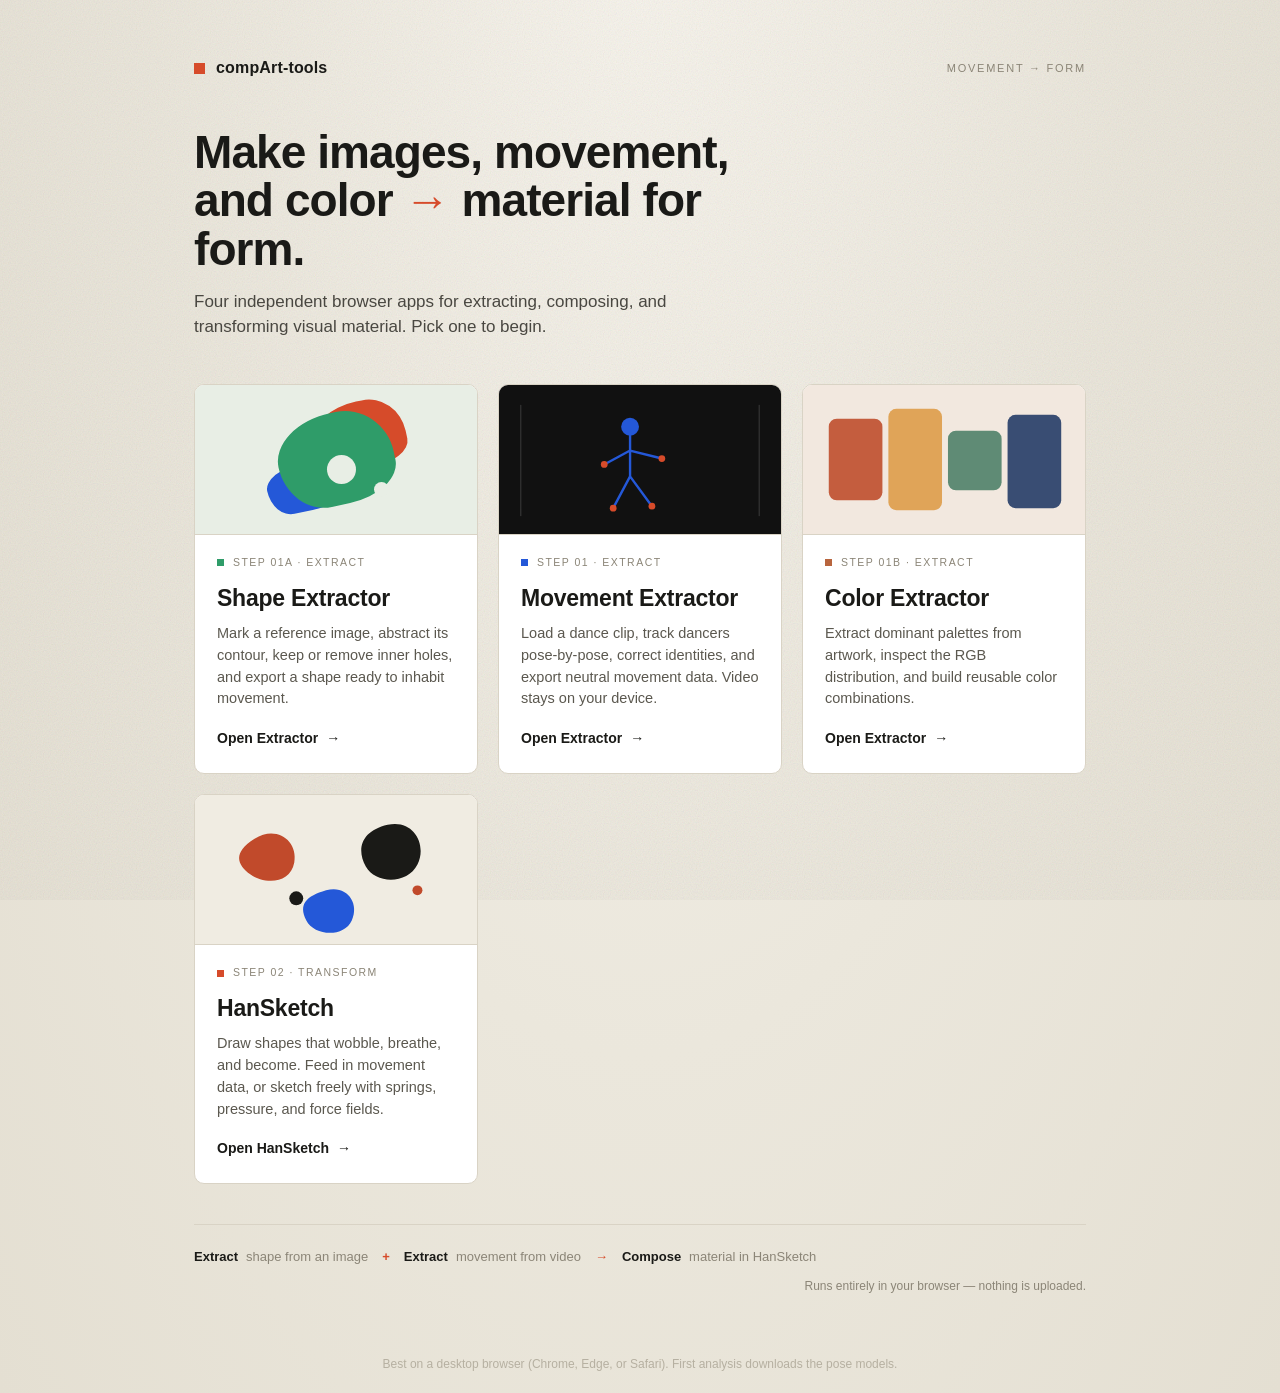
==== index.html @ 92b86d8a "Publish compArt-tools development apps" ====
<!doctype html>
<html lang="en">
<head>
<meta charset="utf-8">
<meta name="viewport" content="width=device-width, initial-scale=1">
<title>compArt-tools — Experimental Apps</title>
<style>
  :root{
    --paper:#ebe7dc; --panel:#f5f2ea; --surface:#ffffff;
    --ink:#1a1a17; --muted:#8b8577; --faint:#b6b0a1; --line:#d9d3c5;
    --accent:#d64b2a; --blue:#2458d8;
    --font:"Helvetica Neue",Helvetica,Arial,system-ui,sans-serif;
  }
  *{box-sizing:border-box}
  html,body{margin:0;min-height:100%}
  body{
    font:16px/1.5 var(--font); color:var(--ink);
    background:radial-gradient(ellipse at 50% -10%, #f8f5ee 0%, var(--paper) 55%, #e4dfd2 100%);
    -webkit-font-smoothing:antialiased;
    min-height:100dvh; display:flex; flex-direction:column;
  }
  /* faint paper grain */
  body::before{
    content:""; position:fixed; inset:0; pointer-events:none; z-index:0; opacity:.35;
    mix-blend-mode:multiply;
    background-image:url("data:image/svg+xml,%3Csvg xmlns='http://www.w3.org/2000/svg' width='140' height='140'%3E%3Cfilter id='n'%3E%3CfeTurbulence type='fractalNoise' baseFrequency='0.85' numOctaves='2' stitchTiles='stitch'/%3E%3C/filter%3E%3Crect width='100%25' height='100%25' filter='url(%23n)' opacity='0.45'/%3E%3C/svg%3E");
  }
  .wrap{position:relative; z-index:1; width:100%; max-width:940px; margin:0 auto; padding:56px 24px 40px; flex:1 0 auto;}

  header.top{display:flex; align-items:center; gap:11px; margin-bottom:48px;}
  header.top .mark{width:11px; height:11px; background:var(--accent); flex:none}
  header.top .name{font-weight:700; letter-spacing:.01em}
  header.top .eyebrow{margin-left:auto; font-size:11px; text-transform:uppercase; letter-spacing:.16em; color:var(--muted)}

  .lede{max-width:620px; margin:0 0 44px}
  .lede h1{font-size:clamp(30px,5vw,46px); line-height:1.05; letter-spacing:-0.02em; margin:0 0 16px; font-weight:700}
  .lede h1 .arrow{color:var(--accent)}
  .lede p{margin:0; font-size:17px; color:#494741; max-width:56ch}

  .cards{display:grid; grid-template-columns:repeat(3,minmax(0,1fr)); gap:20px}
  @media(max-width:900px){.cards{grid-template-columns:repeat(2,minmax(0,1fr))}}
  @media(max-width:680px){.cards{grid-template-columns:1fr}}

  .card{
    position:relative; display:flex; flex-direction:column; overflow:hidden;
    background:var(--surface); border:1px solid var(--line); border-radius:10px;
    text-decoration:none; color:inherit;
    transition:transform .18s ease, box-shadow .18s ease, border-color .18s ease;
  }
  .card:hover{transform:translateY(-3px); box-shadow:0 16px 40px #2b241a1f; border-color:var(--ink)}
  .card:focus-visible{outline:2px solid var(--blue); outline-offset:3px}

  .card .art{height:150px; position:relative; overflow:hidden; border-bottom:1px solid var(--line)}
  .card .art svg{position:absolute; inset:0; width:100%; height:100%}
  .card--hs .art{background:#f0ece2}
  .card--me .art{background:#111}
  .card--se .art{background:#e8eee5}
  .card--ce .art{background:#f2e8df}
  .shape-art{position:absolute; inset:0; overflow:hidden}
  .shape-art::before{content:""; position:absolute; width:116px; height:92px; left:50%; top:50%; transform:translate(-50%,-50%) rotate(-12deg); background:#2f9c69; border-radius:53% 42% 46% 38% / 46% 55% 36% 54%; box-shadow:28px -18px 0 -12px #d64b2a, -38px 21px 0 -22px #2458d8}
  .shape-art::after{content:""; position:absolute; width:29px; height:29px; left:50%; top:50%; transform:translate(-9px,-4px); background:#e8eee5; border-radius:50%; box-shadow:40px 20px 0 -7px #e8eee5}

  .card .body{padding:20px 22px 24px; display:flex; flex-direction:column; gap:8px; flex:1}
  .card .kicker{display:flex; align-items:center; gap:9px; font-size:10.5px; text-transform:uppercase; letter-spacing:.14em; color:var(--muted)}
  .card .kicker::before{content:""; width:7px; height:7px; flex:none}
  .card--hs .kicker::before{background:var(--accent)}
  .card--me .kicker::before{background:var(--blue)}
  .card--se .kicker::before{background:#2f9c69}
  .card--ce .kicker::before{background:#b8653e}
  .card h2{margin:2px 0 0; font-size:23px; letter-spacing:-0.01em; font-weight:700}
  .card p{margin:0; color:#5b584f; font-size:14.5px; flex:1}
  .card .go{display:inline-flex; align-items:center; gap:8px; margin-top:10px; font-weight:600; font-size:14px}
  .card .go .chev{transition:transform .18s ease}
  .card:hover .go .chev{transform:translateX(4px)}

  .pipeline{margin:40px 0 0; padding-top:22px; border-top:1px solid var(--line);
    display:flex; flex-wrap:wrap; align-items:center; gap:10px 14px; font-size:13px; color:var(--muted)}
  .pipeline strong{color:var(--ink); font-weight:600}
  .pipeline .step{display:inline-flex; align-items:center; gap:8px}
  .pipeline .sep{color:var(--accent); font-weight:700}
  .pipeline .priv{margin-left:auto; font-size:12px}

  footer.foot{position:relative; z-index:1; text-align:center; padding:20px; font-size:12px; color:var(--faint)}
</style>
</head>
<body>
  <div class="wrap">
    <header class="top">
      <span class="mark" aria-hidden="true"></span>
      <span class="name">compArt-tools</span>
      <span class="eyebrow">Movement → Form</span>
    </header>

    <div class="lede">
      <h1>Make images, movement, and color <span class="arrow">→</span> material for form.</h1>
      <p>Four independent browser apps for extracting, composing, and transforming visual material. Pick one to begin.</p>
    </div>

    <div class="cards">
      <!-- Shape Extractor -->
      <a class="card card--se" href="apps/shape-extractor/index.html">
        <div class="art" aria-hidden="true"><div class="shape-art"></div></div>
        <div class="body">
          <span class="kicker">Step 01A · Extract</span>
          <h2>Shape Extractor</h2>
          <p>Mark a reference image, abstract its contour, keep or remove inner holes, and export a shape ready to inhabit movement.</p>
          <span class="go">Open Extractor <span class="chev">→</span></span>
        </div>
      </a>

      <!-- Movement Extractor -->
      <a class="card card--me" href="apps/movement-extractor/index.html">
        <div class="art" aria-hidden="true">
          <svg viewBox="0 0 320 150" preserveAspectRatio="xMidYMid slice">
            <g stroke="#2458d8" stroke-width="2.4" fill="none" stroke-linecap="round" stroke-linejoin="round">
              <circle cx="150" cy="42" r="9" fill="#2458d8" stroke="none"/>
              <path d="M150 51 L150 92 M150 66 L124 80 M150 66 L182 74 M150 92 L133 124 M150 92 L172 122"/>
            </g>
            <g fill="#d64b2a"><circle cx="124" cy="80" r="3.4"/><circle cx="182" cy="74" r="3.4"/><circle cx="133" cy="124" r="3.4"/><circle cx="172" cy="122" r="3.4"/></g>
            <g stroke="#ffffff" stroke-width="1" opacity=".18"><path d="M40 20 V132 M280 20 V132"/></g>
          </svg>
        </div>
        <div class="body">
          <span class="kicker">Step 01 · Extract</span>
          <h2>Movement Extractor</h2>
          <p>Load a dance clip, track dancers pose-by-pose, correct identities, and export neutral movement data. Video stays on your device.</p>
          <span class="go">Open Extractor <span class="chev">→</span></span>
        </div>
      </a>

      <!-- Color Extractor -->
      <a class="card card--ce" href="apps/color-extractor/index.html">
        <div class="art" aria-hidden="true">
          <svg viewBox="0 0 320 150" preserveAspectRatio="xMidYMid slice">
            <rect x="44" y="34" width="54" height="82" rx="8" fill="#c45d3e"/>
            <rect x="104" y="24" width="54" height="102" rx="8" fill="#e0a458"/>
            <rect x="164" y="46" width="54" height="60" rx="8" fill="#5f8b75"/>
            <rect x="224" y="30" width="54" height="94" rx="8" fill="#394d73"/>
          </svg>
        </div>
        <div class="body">
          <span class="kicker">Step 01B · Extract</span>
          <h2>Color Extractor</h2>
          <p>Extract dominant palettes from artwork, inspect the RGB distribution, and build reusable color combinations.</p>
          <span class="go">Open Extractor <span class="chev">→</span></span>
        </div>
      </a>

      <!-- HanSketch -->
      <a class="card card--hs" href="apps/hansketch/">
        <div class="art" aria-hidden="true">
          <svg viewBox="0 0 320 150" preserveAspectRatio="xMidYMid slice">
            <path d="M78 44c22-14 44 2 40 24s-30 22-44 12-18-22 4-36z" fill="#c14a2b"/>
            <path d="M212 30c26-6 40 20 30 40s-42 20-52 2 -4-36 22-42z" fill="#1a1a17"/>
            <path d="M150 96c20-6 34 12 26 30s-38 16-46 0 0-24 20-30z" fill="#2458d8"/>
            <circle cx="120" cy="104" r="7" fill="#1a1a17"/>
            <circle cx="242" cy="96" r="5" fill="#c14a2b"/>
          </svg>
        </div>
        <div class="body">
          <span class="kicker">Step 02 · Transform</span>
          <h2>HanSketch</h2>
          <p>Draw shapes that wobble, breathe, and become. Feed in movement data, or sketch freely with springs, pressure, and force fields.</p>
          <span class="go">Open HanSketch <span class="chev">→</span></span>
        </div>
      </a>
    </div>

    <div class="pipeline">
      <span class="step"><strong>Extract</strong> shape from an image</span>
      <span class="sep">+</span>
      <span class="step"><strong>Extract</strong> movement from video</span>
      <span class="sep">→</span>
      <span class="step"><strong>Compose</strong> material in HanSketch</span>
      <span class="priv">Runs entirely in your browser — nothing is uploaded.</span>
    </div>
  </div>

  <footer class="foot">Best on a desktop browser (Chrome, Edge, or Safari). First analysis downloads the pose models.</footer>
</body>
</html>
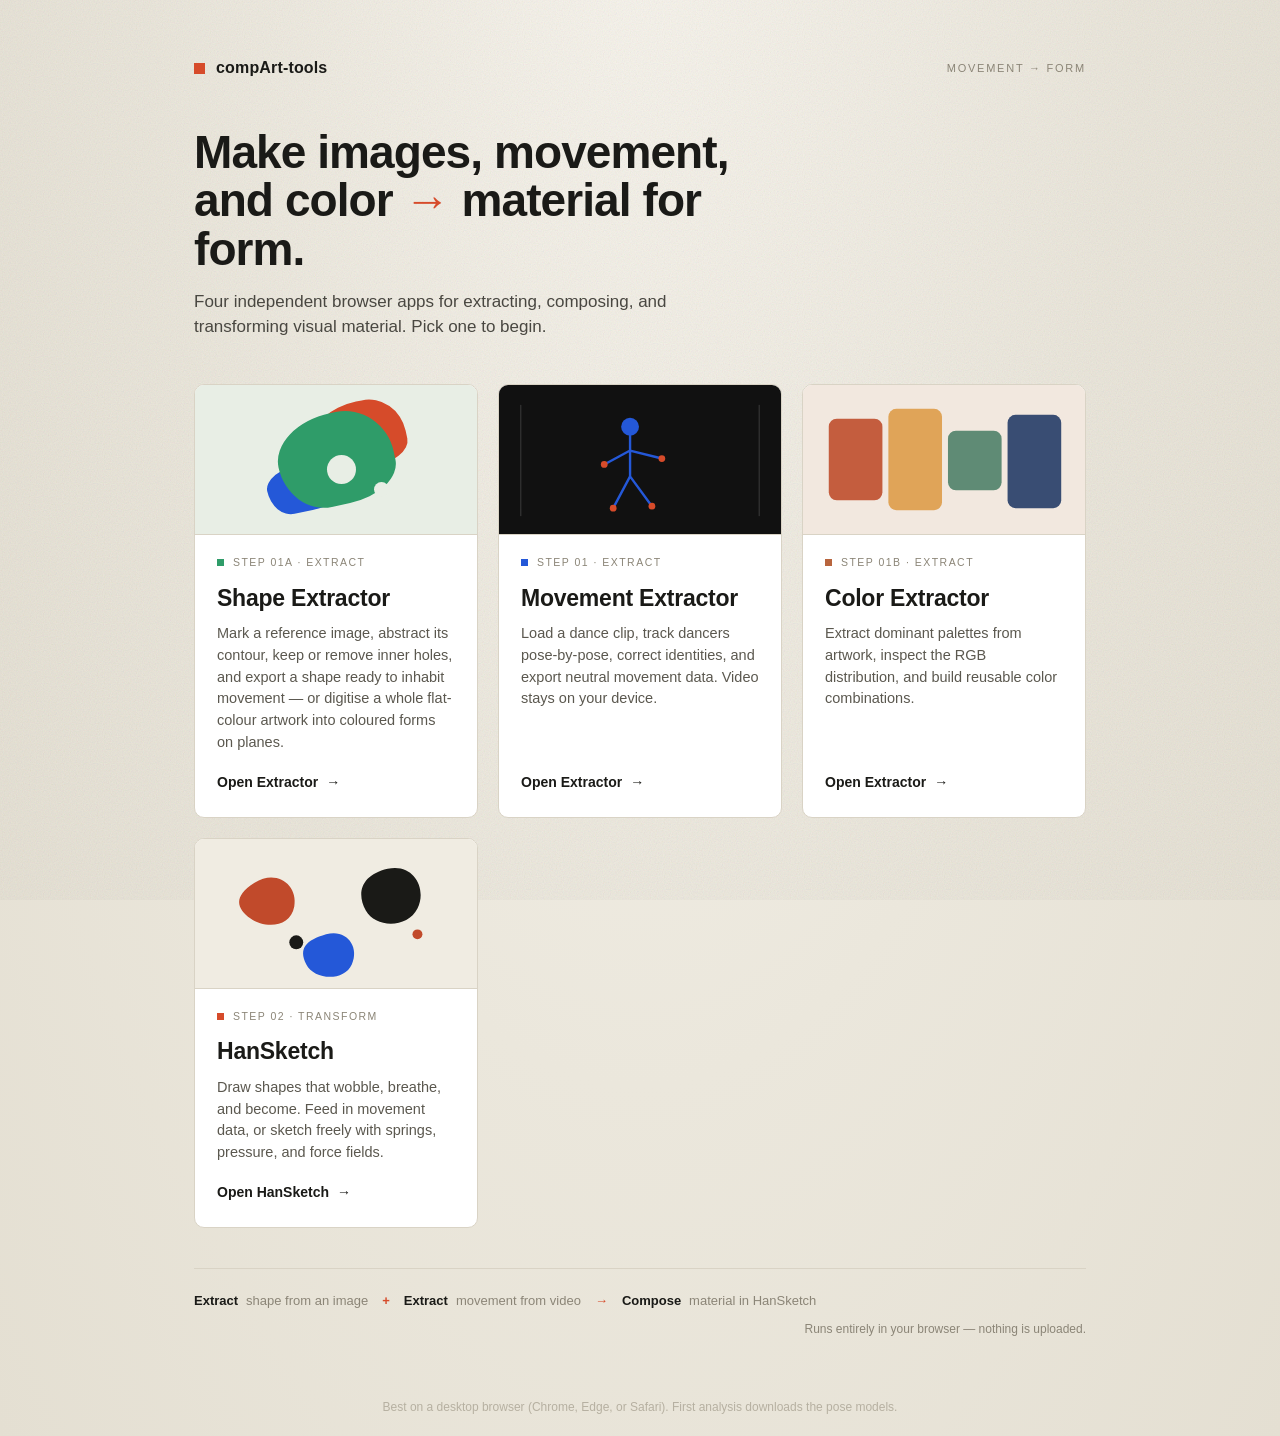
==== commit 79735d3a: "Deploy: HanSketch Select/Push/corners, Relief Shadow, Laws of Chance, autosave, smoothing, Space phy" ====
--- a/index.html
+++ b/index.html
@@ -103,7 +103,7 @@
         <div class="body">
           <span class="kicker">Step 01A · Extract</span>
           <h2>Shape Extractor</h2>
-          <p>Mark a reference image, abstract its contour, keep or remove inner holes, and export a shape ready to inhabit movement.</p>
+          <p>Mark a reference image, abstract its contour, keep or remove inner holes, and export a shape ready to inhabit movement — or digitise a whole flat-colour artwork into coloured forms on planes.</p>
           <span class="go">Open Extractor <span class="chev">→</span></span>
         </div>
       </a>
